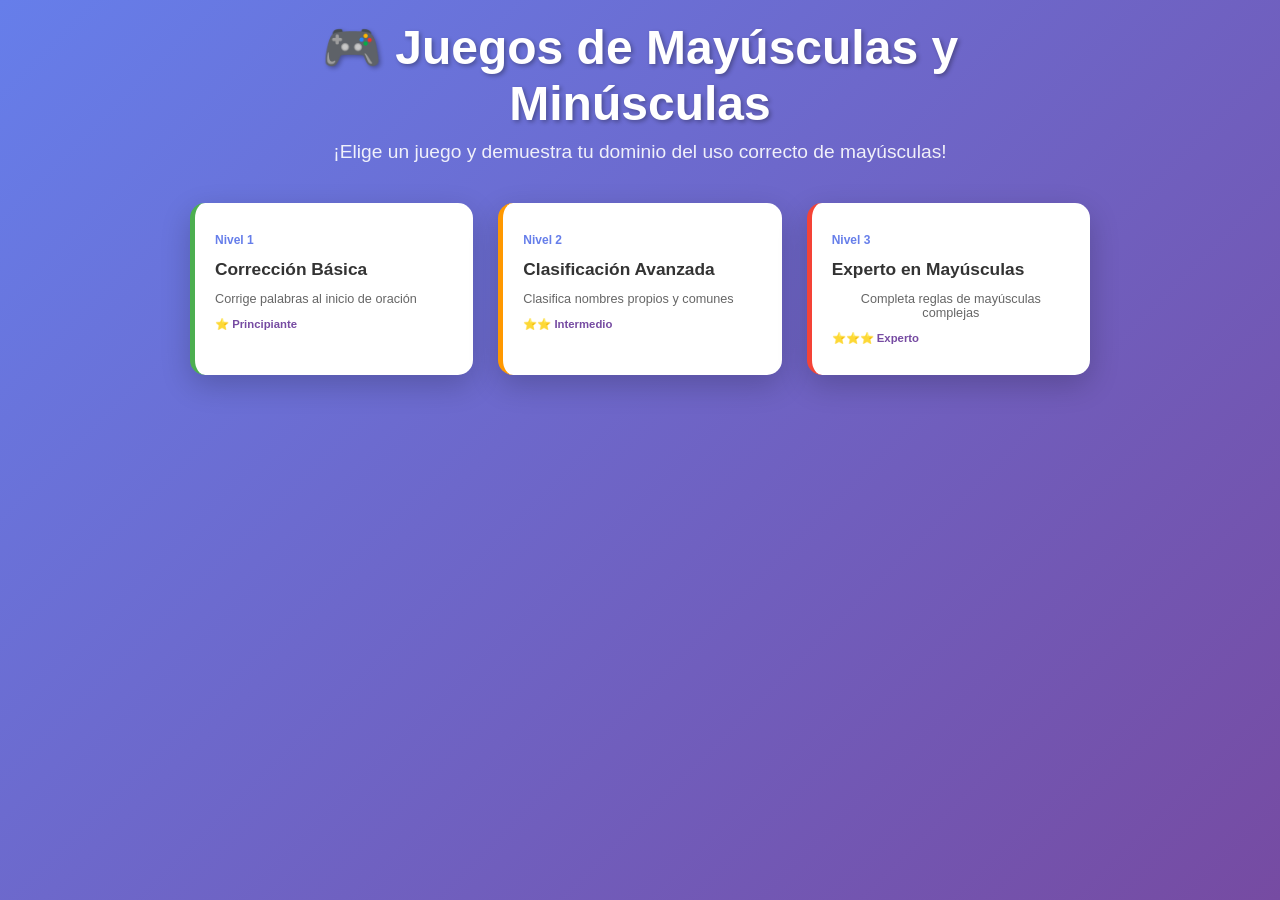
==== docs/index.html @ df92e051 "Mover archivos principales a la carpeta docs para GitHub Pages" ====
<!DOCTYPE html>
<html lang="es">
<head>
    <meta charset="UTF-8">
    <meta name="viewport" content="width=device-width, initial-scale=1.0">
    <title>Juegos de Mayúsculas y Minúsculas</title>
    <link rel="stylesheet" href="styles.css">
</head>
<body>
    <div class="container">
        <header>
            <h1>🎮 Juegos de Mayúsculas y Minúsculas</h1>
            <p>¡Elige un juego y demuestra tu dominio del uso correcto de mayúsculas!</p>
        </header>

        <div class="menu-principal" id="menuPrincipal">
            <div class="opciones-juego">
                <button class="boton-juego nivel-1" onclick="iniciarJuego(1)">
                    <span class="nivel">Nivel 1</span>
                    <span class="titulo">Corrección Básica</span>
                    <span class="descripcion">Corrige palabras al inicio de oración</span>
                    <span class="dificultad">⭐ Principiante</span>
                </button>

                <button class="boton-juego nivel-2" onclick="iniciarJuego(2)">
                    <span class="nivel">Nivel 2</span>
                    <span class="titulo">Clasificación Avanzada</span>
                    <span class="descripcion">Clasifica nombres propios y comunes</span>
                    <span class="dificultad">⭐⭐ Intermedio</span>
                </button>

                <button class="boton-juego nivel-3" onclick="iniciarJuego(3)">
                    <span class="nivel">Nivel 3</span>
                    <span class="titulo">Experto en Mayúsculas</span>
                    <span class="descripcion">Completa reglas de mayúsculas complejas</span>
                    <span class="dificultad">⭐⭐⭐ Experto</span>
                </button>
            </div>
        </div>

        <!-- JUEGO 1: CORRECCIÓN BÁSICA -->
        <div class="juego" id="juego1" style="display:none;">
            <div class="encabezado-juego">
                <h2>Nivel 1: Corrección Básica</h2>
                <div class="info-juego">
                    <span class="puntuacion">Puntuación: <strong id="puntos1">0</strong></span>
                    <span class="tiempo">Tiempo: <strong id="timer1">30</strong>s</span>
                    <span class="progreso"><strong id="progreso1">1</strong>/10</span>
                </div>
            </div>

            <div class="contenido-juego">
                <div class="pregunta">
                    <p id="pregunta1"></p>
                </div>

                <div class="opciones" id="opciones1"></div>

                <div class="barra-progreso">
                    <div class="barra-llena" id="barra1"></div>
                </div>
            </div>

            <button class="boton-salir" onclick="volverAlMenu()">← Volver al Menú</button>
        </div>

        <!-- JUEGO 2: CLASIFICACIÓN AVANZADA -->
        <div class="juego" id="juego2" style="display:none;">
            <div class="encabezado-juego">
                <h2>Nivel 2: Clasificación Avanzada</h2>
                <div class="info-juego">
                    <span class="puntuacion">Puntuación: <strong id="puntos2">0</strong></span>
                    <span class="tiempo">Tiempo: <strong id="timer2">40</strong>s</span>
                    <span class="progreso"><strong id="progreso2">1</strong>/10</span>
                </div>
            </div>

            <div class="contenido-juego">
                <div class="pregunta">
                    <p id="pregunta2"></p>
                </div>

                <div class="opciones" id="opciones2"></div>

                <div class="barra-progreso">
                    <div class="barra-llena" id="barra2"></div>
                </div>
            </div>

            <button class="boton-salir" onclick="volverAlMenu()">← Volver al Menú</button>
        </div>

        <!-- JUEGO 3: EXPERTO EN MAYÚSCULAS -->
        <div class="juego" id="juego3" style="display:none;">
            <div class="encabezado-juego">
                <h2>Nivel 3: Experto en Mayúsculas</h2>
                <div class="info-juego">
                    <span class="puntuacion">Puntuación: <strong id="puntos3">0</strong></span>
                    <span class="tiempo">Tiempo: <strong id="timer3">50</strong>s</span>
                    <span class="progreso"><strong id="progreso3">1</strong>/10</span>
                </div>
            </div>

            <div class="contenido-juego">
                <div class="pregunta">
                    <p id="pregunta3"></p>
                </div>

                <div class="opciones" id="opciones3"></div>

                <div class="barra-progreso">
                    <div class="barra-llena" id="barra3"></div>
                </div>
            </div>

            <button class="boton-salir" onclick="volverAlMenu()">← Volver al Menú</button>
        </div>

        <!-- PANTALLA DE RESULTADOS -->
        <div class="pantalla-resultados" id="pantallResultados" style="display:none;">
            <div class="tarjeta-resultados">
                <h2>¡Juego Terminado!</h2>
                <div class="resultado-final">
                    <p class="puntuacion-final">Puntuación Final: <span id="puntuacionFinal">0</span></p>
                    <p class="tiempo-restante">Tiempo utilizado: <span id="tiempoUtilizado">0</span>s</p>
                    <p class="respuestas-correctas">Respuestas correctas: <span id="respuestasCorrectas">0</span>/10</p>
                </div>

                <div class="botones-resultado">
                    <button class="boton-reintentar" onclick="reiniciarJuegoActual()">Reintentar este Nivel</button>
                    <button class="boton-menu" onclick="volverAlMenu()">Volver al Menú</button>
                </div>
            </div>
        </div>
    </div>

    <script src="script.js"></script>
</body>
</html>
---- docs/styles.css ----
* {
    margin: 0;
    padding: 0;
    box-sizing: border-box;
}

body {
    font-family: 'Segoe UI', Tahoma, Geneva, Verdana, sans-serif;
    background: linear-gradient(135deg, #667eea 0%, #764ba2 100%);
    min-height: 100vh;
    padding: 20px;
}

.container {
    max-width: 900px;
    margin: 0 auto;
}

header {
    text-align: center;
    color: white;
    margin-bottom: 40px;
    animation: fadeIn 0.6s ease-in;
}

header h1 {
    font-size: 3em;
    margin-bottom: 10px;
    text-shadow: 2px 2px 4px rgba(0, 0, 0, 0.3);
}

header p {
    font-size: 1.2em;
    opacity: 0.9;
}

/* MENÚ PRINCIPAL */
.menu-principal {
    display: flex;
    justify-content: center;
    animation: slideUp 0.8s ease-out;
}

.opciones-juego {
    display: grid;
    grid-template-columns: repeat(auto-fit, minmax(250px, 1fr));
    gap: 25px;
    width: 100%;
}

.boton-juego {
    background: white;
    border: none;
    border-radius: 15px;
    padding: 30px 20px;
    cursor: pointer;
    transition: all 0.3s ease;
    box-shadow: 0 10px 30px rgba(0, 0, 0, 0.2);
    display: flex;
    flex-direction: column;
    gap: 12px;
    text-align: center;
}

.boton-juego:hover {
    transform: translateY(-5px);
    box-shadow: 0 15px 40px rgba(0, 0, 0, 0.3);
}

.boton-juego .nivel {
    font-weight: bold;
    font-size: 0.9em;
    color: #667eea;
}

.boton-juego .titulo {
    font-size: 1.3em;
    font-weight: bold;
    color: #333;
}

.boton-juego .descripcion {
    font-size: 0.95em;
    color: #666;
}

.boton-juego .dificultad {
    font-size: 0.85em;
    color: #764ba2;
    font-weight: 600;
}

.nivel-1 {
    border-left: 5px solid #4CAF50;
}

.nivel-2 {
    border-left: 5px solid #FF9800;
}

.nivel-3 {
    border-left: 5px solid #F44336;
}

/* ESTILOS DE JUEGO */
.juego {
    background: white;
    border-radius: 15px;
    padding: 30px;
    box-shadow: 0 10px 40px rgba(0, 0, 0, 0.2);
    animation: slideUp 0.6s ease-out;
}

.encabezado-juego {
    margin-bottom: 30px;
}

.encabezado-juego h2 {
    color: #333;
    margin-bottom: 15px;
    font-size: 1.8em;
}

.info-juego {
    display: flex;
    justify-content: space-around;
    gap: 20px;
    flex-wrap: wrap;
}

.info-juego span {
    background: #f5f5f5;
    padding: 12px 20px;
    border-radius: 8px;
    font-weight: 600;
    color: #333;
}

.info-juego strong {
    color: #667eea;
    font-size: 1.2em;
}

/* CONTENIDO DEL JUEGO */
.contenido-juego {
    margin-bottom: 30px;
}

.pregunta {
    background: linear-gradient(135deg, #667eea 0%, #764ba2 100%);
    color: white;
    padding: 25px;
    border-radius: 10px;
    margin-bottom: 25px;
    font-size: 1.3em;
    text-align: center;
    line-height: 1.6;
}

.opciones {
    display: grid;
    grid-template-columns: 1fr;
    gap: 12px;
}

.opcion {
    background: #f9f9f9;
    border: 2px solid #e0e0e0;
    padding: 15px 20px;
    border-radius: 8px;
    cursor: pointer;
    transition: all 0.2s ease;
    text-align: left;
    font-size: 1.1em;
}

.opcion:hover {
    border-color: #667eea;
    background: #f0f4ff;
    transform: translateX(5px);
}

.opcion.correcta {
    background: #d4edda;
    border-color: #28a745;
    color: #155724;
}

.opcion.incorrecta {
    background: #f8d7da;
    border-color: #f44336;
    color: #721c24;
}

.opcion.deshabilitada {
    cursor: not-allowed;
    opacity: 0.6;
}

/* BARRA DE PROGRESO */
.barra-progreso {
    background: #e0e0e0;
    height: 8px;
    border-radius: 4px;
    overflow: hidden;
    margin-top: 20px;
}

.barra-llena {
    height: 100%;
    background: linear-gradient(90deg, #4CAF50, #8BC34A);
    transition: width 0.3s ease;
}

/* BOTONES */
.boton-salir {
    background: #666;
    color: white;
    border: none;
    padding: 12px 25px;
    border-radius: 8px;
    cursor: pointer;
    font-size: 1em;
    margin-top: 20px;
    transition: all 0.2s ease;
}

.boton-salir:hover {
    background: #444;
}

/* PANTALLA DE RESULTADOS */
.pantalla-resultados {
    display: flex;
    justify-content: center;
    align-items: center;
    min-height: 100vh;
    position: fixed;
    top: 0;
    left: 0;
    right: 0;
    background: rgba(0, 0, 0, 0.5);
    z-index: 1000;
}

.tarjeta-resultados {
    background: white;
    border-radius: 15px;
    padding: 40px;
    text-align: center;
    max-width: 500px;
    box-shadow: 0 20px 60px rgba(0, 0, 0, 0.3);
    animation: popIn 0.5s ease-out;
}

.tarjeta-resultados h2 {
    color: #333;
    font-size: 2em;
    margin-bottom: 30px;
}

.resultado-final {
    background: #f5f5f5;
    padding: 25px;
    border-radius: 10px;
    margin-bottom: 30px;
}

.resultado-final p {
    font-size: 1.2em;
    margin: 12px 0;
    color: #333;
}

.resultado-final span {
    color: #667eea;
    font-weight: bold;
    font-size: 1.3em;
}

.botones-resultado {
    display: flex;
    gap: 15px;
    justify-content: center;
    flex-wrap: wrap;
}

.boton-reintentar, .boton-menu {
    padding: 12px 25px;
    border: none;
    border-radius: 8px;
    cursor: pointer;
    font-size: 1em;
    font-weight: 600;
    transition: all 0.2s ease;
}

.boton-reintentar {
    background: #667eea;
    color: white;
}

.boton-reintentar:hover {
    background: #5568d3;
}

.boton-menu {
    background: #666;
    color: white;
}

.boton-menu:hover {
    background: #444;
}

/* ANIMACIONES */
@keyframes fadeIn {
    from {
        opacity: 0;
    }
    to {
        opacity: 1;
    }
}

@keyframes slideUp {
    from {
        opacity: 0;
        transform: translateY(30px);
    }
    to {
        opacity: 1;
        transform: translateY(0);
    }
}

@keyframes popIn {
    from {
        opacity: 0;
        transform: scale(0.8);
    }
    to {
        opacity: 1;
        transform: scale(1);
    }
}

/* RESPONSIVE */
@media (max-width: 768px) {
    header h1 {
        font-size: 2em;
    }

    .opciones-juego {
        grid-template-columns: 1fr;
    }

    .juego {
        padding: 20px;
    }

    .pregunta {
        font-size: 1.1em;
        padding: 20px;
    }

    .info-juego {
        flex-direction: column;
        gap: 10px;
    }
}
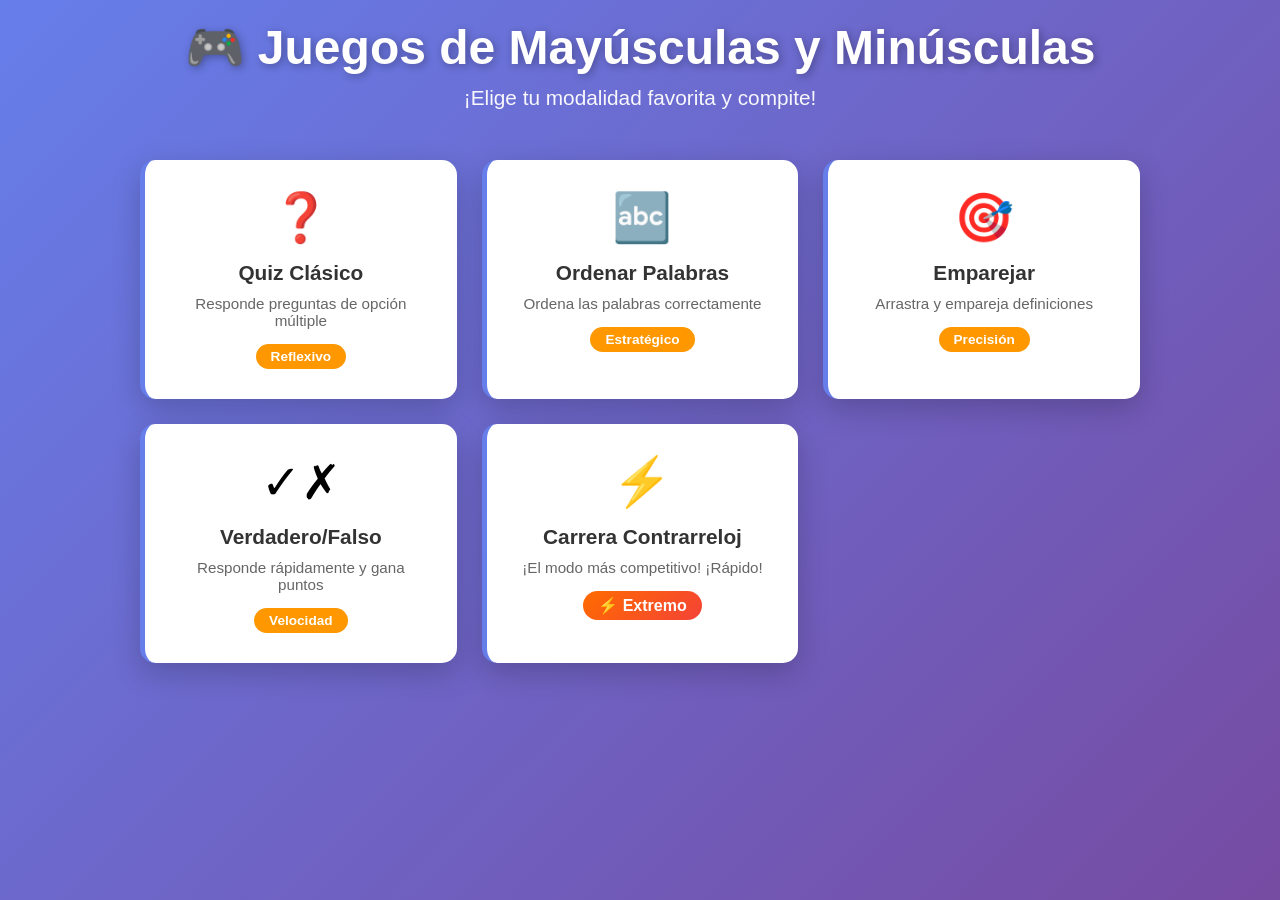
==== commit b8e345ad: "Reemplazar archivos con versión mejorada de 5 modalidades de juego competitivas" ====
--- a/docs/index.html
+++ b/docs/index.html
@@ -3,132 +3,174 @@
 <head>
     <meta charset="UTF-8">
     <meta name="viewport" content="width=device-width, initial-scale=1.0">
-    <title>Juegos de Mayúsculas y Minúsculas</title>
+    <title>Juegos Educativos - Mayúsculas y Minúsculas</title>
     <link rel="stylesheet" href="styles.css">
 </head>
 <body>
     <div class="container">
-        <header>
-            <h1>🎮 Juegos de Mayúsculas y Minúsculas</h1>
-            <p>¡Elige un juego y demuestra tu dominio del uso correcto de mayúsculas!</p>
-        </header>
+        <!-- MENÚ PRINCIPAL -->
+        <div class="pantalla" id="menuPrincipal">
+            <header>
+                <h1>🎮 Juegos de Mayúsculas y Minúsculas</h1>
+                <p>¡Elige tu modalidad favorita y compite!</p>
+            </header>
 
-        <div class="menu-principal" id="menuPrincipal">
-            <div class="opciones-juego">
-                <button class="boton-juego nivel-1" onclick="iniciarJuego(1)">
-                    <span class="nivel">Nivel 1</span>
-                    <span class="titulo">Corrección Básica</span>
-                    <span class="descripcion">Corrige palabras al inicio de oración</span>
-                    <span class="dificultad">⭐ Principiante</span>
-                </button>
+            <div class="grid-modalidades">
+                <div class="tarjeta-modalidad" onclick="seleccionarModalidad('quiz')">
+                    <div class="icono">❓</div>
+                    <h3>Quiz Clásico</h3>
+                    <p>Responde preguntas de opción múltiple</p>
+                    <span class="badge">Reflexivo</span>
+                </div>
 
-                <button class="boton-juego nivel-2" onclick="iniciarJuego(2)">
-                    <span class="nivel">Nivel 2</span>
-                    <span class="titulo">Clasificación Avanzada</span>
-                    <span class="descripcion">Clasifica nombres propios y comunes</span>
-                    <span class="dificultad">⭐⭐ Intermedio</span>
-                </button>
+                <div class="tarjeta-modalidad" onclick="seleccionarModalidad('ordenar')">
+                    <div class="icono">🔤</div>
+                    <h3>Ordenar Palabras</h3>
+                    <p>Ordena las palabras correctamente</p>
+                    <span class="badge">Estratégico</span>
+                </div>
 
-                <button class="boton-juego nivel-3" onclick="iniciarJuego(3)">
-                    <span class="nivel">Nivel 3</span>
-                    <span class="titulo">Experto en Mayúsculas</span>
-                    <span class="descripcion">Completa reglas de mayúsculas complejas</span>
-                    <span class="dificultad">⭐⭐⭐ Experto</span>
-                </button>
+                <div class="tarjeta-modalidad" onclick="seleccionarModalidad('emparejar')">
+                    <div class="icono">🎯</div>
+                    <h3>Emparejar</h3>
+                    <p>Arrastra y empareja definiciones</p>
+                    <span class="badge">Precisión</span>
+                </div>
+
+                <div class="tarjeta-modalidad" onclick="seleccionarModalidad('verdaderofalso')">
+                    <div class="icono">✓✗</div>
+                    <h3>Verdadero/Falso</h3>
+                    <p>Responde rápidamente y gana puntos</p>
+                    <span class="badge">Velocidad</span>
+                </div>
+
+                <div class="tarjeta-modalidad" onclick="seleccionarModalidad('arcade')">
+                    <div class="icono">⚡</div>
+                    <h3>Carrera Contrarreloj</h3>
+                    <p>¡El modo más competitivo! ¡Rápido!</p>
+                    <span class="badge extremo">⚡ Extremo</span>
+                </div>
             </div>
         </div>
 
-        <!-- JUEGO 1: CORRECCIÓN BÁSICA -->
-        <div class="juego" id="juego1" style="display:none;">
+        <!-- JUEGO: QUIZ -->
+        <div class="pantalla" id="juegoQuiz" style="display:none;">
             <div class="encabezado-juego">
-                <h2>Nivel 1: Corrección Básica</h2>
+                <button class="btn-volver" onclick="volverAlMenu()">← Volver</button>
+                <h2>Quiz Clásico</h2>
                 <div class="info-juego">
-                    <span class="puntuacion">Puntuación: <strong id="puntos1">0</strong></span>
-                    <span class="tiempo">Tiempo: <strong id="timer1">30</strong>s</span>
-                    <span class="progreso"><strong id="progreso1">1</strong>/10</span>
+                    <span>Puntuación: <strong id="puntosQuiz">0</strong></span>
+                    <span>Tiempo: <strong id="timerQuiz">45</strong>s</span>
+                    <span><strong id="progresoQuiz">1</strong>/10</span>
                 </div>
             </div>
-
             <div class="contenido-juego">
-                <div class="pregunta">
-                    <p id="pregunta1"></p>
-                </div>
-
-                <div class="opciones" id="opciones1"></div>
-
+                <div class="pregunta" id="preguntaQuiz"></div>
+                <div class="opciones" id="opcionesQuiz"></div>
                 <div class="barra-progreso">
-                    <div class="barra-llena" id="barra1"></div>
+                    <div class="barra" id="barraQuiz"></div>
                 </div>
             </div>
-
-            <button class="boton-salir" onclick="volverAlMenu()">← Volver al Menú</button>
         </div>
 
-        <!-- JUEGO 2: CLASIFICACIÓN AVANZADA -->
-        <div class="juego" id="juego2" style="display:none;">
+        <!-- JUEGO: ORDENAR -->
+        <div class="pantalla" id="juegoOrdenar" style="display:none;">
             <div class="encabezado-juego">
-                <h2>Nivel 2: Clasificación Avanzada</h2>
+                <button class="btn-volver" onclick="volverAlMenu()">← Volver</button>
+                <h2>Ordenar Palabras</h2>
                 <div class="info-juego">
-                    <span class="puntuacion">Puntuación: <strong id="puntos2">0</strong></span>
-                    <span class="tiempo">Tiempo: <strong id="timer2">40</strong>s</span>
-                    <span class="progreso"><strong id="progreso2">1</strong>/10</span>
+                    <span>Puntuación: <strong id="puntosOrdenar">0</strong></span>
+                    <span>Tiempo: <strong id="timerOrdenar">60</strong>s</span>
+                    <span><strong id="progresoOrdenar">1</strong>/8</span>
                 </div>
             </div>
-
             <div class="contenido-juego">
-                <div class="pregunta">
-                    <p id="pregunta2"></p>
+                <div class="pregunta" id="preguntaOrdenar"></div>
+                <div class="instruccion">Arrastra las palabras en el orden correcto</div>
+                <div class="contenedor-ordenar">
+                    <div class="zona-palabras" id="zonaPalabras"></div>
+                    <div class="zona-respuesta" id="zonaRespuesta"></div>
                 </div>
-
-                <div class="opciones" id="opciones2"></div>
-
                 <div class="barra-progreso">
-                    <div class="barra-llena" id="barra2"></div>
+                    <div class="barra" id="barraOrdenar"></div>
                 </div>
             </div>
-
-            <button class="boton-salir" onclick="volverAlMenu()">← Volver al Menú</button>
         </div>
 
-        <!-- JUEGO 3: EXPERTO EN MAYÚSCULAS -->
-        <div class="juego" id="juego3" style="display:none;">
+        <!-- JUEGO: EMPAREJAR -->
+        <div class="pantalla" id="juegoEmparejar" style="display:none;">
             <div class="encabezado-juego">
-                <h2>Nivel 3: Experto en Mayúsculas</h2>
+                <button class="btn-volver" onclick="volverAlMenu()">← Volver</button>
+                <h2>Emparejar</h2>
                 <div class="info-juego">
-                    <span class="puntuacion">Puntuación: <strong id="puntos3">0</strong></span>
-                    <span class="tiempo">Tiempo: <strong id="timer3">50</strong>s</span>
-                    <span class="progreso"><strong id="progreso3">1</strong>/10</span>
+                    <span>Puntuación: <strong id="puntosEmparejar">0</strong></span>
+                    <span>Tiempo: <strong id="timerEmparejar">70</strong>s</span>
+                    <span><strong id="progresoEmparejar">1</strong>/7</span>
                 </div>
             </div>
-
             <div class="contenido-juego">
-                <div class="pregunta">
-                    <p id="pregunta3"></p>
-                </div>
-
-                <div class="opciones" id="opciones3"></div>
-
+                <div class="instruccion">Arrastra cada elemento de la izquierda a su pareja en la derecha</div>
+                <div class="contenedor-emparejar" id="contenedorEmparejar"></div>
                 <div class="barra-progreso">
-                    <div class="barra-llena" id="barra3"></div>
+                    <div class="barra" id="barraEmparejar"></div>
                 </div>
             </div>
+        </div>
 
-            <button class="boton-salir" onclick="volverAlMenu()">← Volver al Menú</button>
+        <!-- JUEGO: VERDADERO/FALSO -->
+        <div class="pantalla" id="juegoVF" style="display:none;">
+            <div class="encabezado-juego">
+                <button class="btn-volver" onclick="volverAlMenu()">← Volver</button>
+                <h2>Verdadero/Falso</h2>
+                <div class="info-juego">
+                    <span>Puntuación: <strong id="puntosVF">0</strong></span>
+                    <span>Tiempo: <strong id="timerVF">30</strong>s</span>
+                    <span><strong id="progresoVF">1</strong>/10</span>
+                </div>
+            </div>
+            <div class="contenido-juego">
+                <div class="pregunta" id="preguntaVF"></div>
+                <div class="botones-vf">
+                    <button class="btn-vf verdadero" onclick="responderVF(true)">✓ VERDADERO</button>
+                    <button class="btn-vf falso" onclick="responderVF(false)">✗ FALSO</button>
+                </div>
+                <div class="barra-progreso">
+                    <div class="barra" id="barraVF"></div>
+                </div>
+            </div>
+        </div>
+
+        <!-- JUEGO: ARCADE -->
+        <div class="pantalla" id="juegoArcade" style="display:none;">
+            <div class="encabezado-juego arcade-header">
+                <button class="btn-volver" onclick="volverAlMenu()">← Volver</button>
+                <h2>⚡ CARRERA CONTRARRELOJ ⚡</h2>
+                <div class="info-juego">
+                    <span class="puntos-arcade">🔥 <strong id="puntosArcade">0</strong> 🔥</span>
+                    <span class="tiempo-arcade">⏱️ <strong id="timerArcade">20</strong>s</span>
+                </div>
+            </div>
+            <div class="contenido-juego arcade-content">
+                <div class="pregunta-arcade" id="preguntaArcade"></div>
+                <div class="opciones-arcade" id="opcionesArcade"></div>
+            </div>
         </div>
 
         <!-- PANTALLA DE RESULTADOS -->
-        <div class="pantalla-resultados" id="pantallResultados" style="display:none;">
-            <div class="tarjeta-resultados">
-                <h2>¡Juego Terminado!</h2>
-                <div class="resultado-final">
-                    <p class="puntuacion-final">Puntuación Final: <span id="puntuacionFinal">0</span></p>
-                    <p class="tiempo-restante">Tiempo utilizado: <span id="tiempoUtilizado">0</span>s</p>
-                    <p class="respuestas-correctas">Respuestas correctas: <span id="respuestasCorrectas">0</span>/10</p>
+        <div class="pantalla" id="pantallResultados" style="display:none;">
+            <div class="modal-resultados">
+                <h2>🎉 ¡JUEGO TERMINADO! 🎉</h2>
+                <div class="resultado-detalle">
+                    <p class="puntuacion-grande" id="puntuacionFinal">0</p>
+                    <p id="mensajeFinal"></p>
+                    <div class="detalles">
+                        <span>Respuestas correctas: <strong id="respuestasCorrectas">0</strong></span>
+                        <span>Tiempo: <strong id="tiempoFinal">0</strong>s</span>
+                    </div>
                 </div>
-
                 <div class="botones-resultado">
-                    <button class="boton-reintentar" onclick="reiniciarJuegoActual()">Reintentar este Nivel</button>
-                    <button class="boton-menu" onclick="volverAlMenu()">Volver al Menú</button>
+                    <button class="btn btn-reintentar" onclick="reiniciarJuegoActual()">🔄 Reintentar</button>
+                    <button class="btn btn-menu" onclick="volverAlMenu()">🏠 Menú Principal</button>
                 </div>
             </div>
         </div>
--- a/docs/styles.css
+++ b/docs/styles.css
@@ -2,6 +2,14 @@
     margin: 0;
     padding: 0;
     box-sizing: border-box;
+}
+
+:root {
+    --color-primary: #667eea;
+    --color-secondary: #764ba2;
+    --color-success: #4CAF50;
+    --color-error: #F44336;
+    --color-warning: #FF9800;
 }
 
 body {
@@ -12,155 +20,172 @@
 }
 
 .container {
-    max-width: 900px;
+    max-width: 1000px;
     margin: 0 auto;
 }
 
+.pantalla {
+    animation: fadeIn 0.5s ease-out;
+}
+
+/* MENÚ PRINCIPAL */
 header {
     text-align: center;
     color: white;
-    margin-bottom: 40px;
-    animation: fadeIn 0.6s ease-in;
+    margin-bottom: 50px;
 }
 
 header h1 {
     font-size: 3em;
     margin-bottom: 10px;
-    text-shadow: 2px 2px 4px rgba(0, 0, 0, 0.3);
+    text-shadow: 2px 2px 8px rgba(0, 0, 0, 0.3);
 }
 
 header p {
-    font-size: 1.2em;
-    opacity: 0.9;
-}
-
-/* MENÚ PRINCIPAL */
-.menu-principal {
-    display: flex;
-    justify-content: center;
-    animation: slideUp 0.8s ease-out;
-}
-
-.opciones-juego {
+    font-size: 1.3em;
+    opacity: 0.95;
+}
+
+.grid-modalidades {
     display: grid;
-    grid-template-columns: repeat(auto-fit, minmax(250px, 1fr));
+    grid-template-columns: repeat(auto-fit, minmax(280px, 1fr));
     gap: 25px;
-    width: 100%;
-}
-
-.boton-juego {
+}
+
+.tarjeta-modalidad {
     background: white;
-    border: none;
     border-radius: 15px;
-    padding: 30px 20px;
+    padding: 30px;
+    text-align: center;
     cursor: pointer;
     transition: all 0.3s ease;
     box-shadow: 0 10px 30px rgba(0, 0, 0, 0.2);
+    border-left: 5px solid var(--color-primary);
+}
+
+.tarjeta-modalidad:hover {
+    transform: translateY(-8px);
+    box-shadow: 0 15px 50px rgba(0, 0, 0, 0.3);
+}
+
+.tarjeta-modalidad .icono {
+    font-size: 3em;
+    margin-bottom: 15px;
+}
+
+.tarjeta-modalidad h3 {
+    color: #333;
+    margin-bottom: 10px;
+    font-size: 1.3em;
+}
+
+.tarjeta-modalidad p {
+    color: #666;
+    margin-bottom: 15px;
+    font-size: 0.95em;
+}
+
+.badge {
+    display: inline-block;
+    background: var(--color-warning);
+    color: white;
+    padding: 5px 15px;
+    border-radius: 20px;
+    font-size: 0.85em;
+    font-weight: 600;
+}
+
+.badge.extremo {
+    background: linear-gradient(135deg, #FF6B00, #F44336);
+    font-size: 1em;
+}
+
+/* ESTILOS COMUNES DE JUEGO */
+.encabezado-juego {
+    background: white;
+    padding: 20px;
+    border-radius: 15px 15px 0 0;
+    margin-bottom: 0;
     display: flex;
-    flex-direction: column;
-    gap: 12px;
-    text-align: center;
-}
-
-.boton-juego:hover {
-    transform: translateY(-5px);
-    box-shadow: 0 15px 40px rgba(0, 0, 0, 0.3);
-}
-
-.boton-juego .nivel {
-    font-weight: bold;
-    font-size: 0.9em;
-    color: #667eea;
-}
-
-.boton-juego .titulo {
-    font-size: 1.3em;
-    font-weight: bold;
-    color: #333;
-}
-
-.boton-juego .descripcion {
-    font-size: 0.95em;
-    color: #666;
-}
-
-.boton-juego .dificultad {
-    font-size: 0.85em;
-    color: #764ba2;
-    font-weight: 600;
-}
-
-.nivel-1 {
-    border-left: 5px solid #4CAF50;
-}
-
-.nivel-2 {
-    border-left: 5px solid #FF9800;
-}
-
-.nivel-3 {
-    border-left: 5px solid #F44336;
-}
-
-/* ESTILOS DE JUEGO */
-.juego {
-    background: white;
-    border-radius: 15px;
-    padding: 30px;
-    box-shadow: 0 10px 40px rgba(0, 0, 0, 0.2);
-    animation: slideUp 0.6s ease-out;
-}
-
-.encabezado-juego {
-    margin-bottom: 30px;
+    align-items: center;
+    justify-content: space-between;
+    flex-wrap: wrap;
+    gap: 20px;
+    box-shadow: 0 5px 15px rgba(0, 0, 0, 0.1);
 }
 
 .encabezado-juego h2 {
     color: #333;
-    margin-bottom: 15px;
-    font-size: 1.8em;
+    flex: 1;
+    text-align: center;
+}
+
+.btn-volver {
+    background: #999;
+    color: white;
+    border: none;
+    padding: 10px 20px;
+    border-radius: 8px;
+    cursor: pointer;
+    font-size: 0.95em;
+    transition: all 0.2s;
+}
+
+.btn-volver:hover {
+    background: #666;
 }
 
 .info-juego {
     display: flex;
-    justify-content: space-around;
     gap: 20px;
+    justify-content: center;
     flex-wrap: wrap;
 }
 
 .info-juego span {
-    background: #f5f5f5;
-    padding: 12px 20px;
+    background: #f0f0f0;
+    padding: 10px 20px;
     border-radius: 8px;
     font-weight: 600;
     color: #333;
 }
 
 .info-juego strong {
-    color: #667eea;
+    color: var(--color-primary);
     font-size: 1.2em;
 }
 
-/* CONTENIDO DEL JUEGO */
 .contenido-juego {
+    background: white;
+    padding: 40px;
+    border-radius: 0 0 15px 15px;
+    box-shadow: 0 5px 15px rgba(0, 0, 0, 0.1);
+}
+
+.pregunta {
+    background: linear-gradient(135deg, var(--color-primary), var(--color-secondary));
+    color: white;
+    padding: 30px;
+    border-radius: 12px;
     margin-bottom: 30px;
-}
-
-.pregunta {
-    background: linear-gradient(135deg, #667eea 0%, #764ba2 100%);
-    color: white;
-    padding: 25px;
-    border-radius: 10px;
-    margin-bottom: 25px;
     font-size: 1.3em;
     text-align: center;
     line-height: 1.6;
 }
 
+.instruccion {
+    text-align: center;
+    color: #666;
+    font-size: 1.1em;
+    margin-bottom: 20px;
+    font-weight: 600;
+}
+
+/* OPCIONES */
 .opciones {
     display: grid;
     grid-template-columns: 1fr;
-    gap: 12px;
+    gap: 15px;
 }
 
 .opcion {
@@ -174,21 +199,21 @@
     font-size: 1.1em;
 }
 
-.opcion:hover {
-    border-color: #667eea;
+.opcion:hover:not(.deshabilitada) {
+    border-color: var(--color-primary);
     background: #f0f4ff;
     transform: translateX(5px);
 }
 
 .opcion.correcta {
     background: #d4edda;
-    border-color: #28a745;
+    border-color: var(--color-success);
     color: #155724;
 }
 
 .opcion.incorrecta {
     background: #f8d7da;
-    border-color: #f44336;
+    border-color: var(--color-error);
     color: #721c24;
 }
 
@@ -203,78 +228,272 @@
     height: 8px;
     border-radius: 4px;
     overflow: hidden;
-    margin-top: 20px;
-}
-
-.barra-llena {
+    margin-top: 30px;
+}
+
+.barra {
     height: 100%;
-    background: linear-gradient(90deg, #4CAF50, #8BC34A);
+    background: linear-gradient(90deg, var(--color-success), #8BC34A);
     transition: width 0.3s ease;
-}
-
-/* BOTONES */
-.boton-salir {
-    background: #666;
-    color: white;
+    width: 0%;
+}
+
+/* MODO ORDENAR */
+.contenedor-ordenar {
+    display: grid;
+    grid-template-columns: 1fr 1fr;
+    gap: 20px;
+    margin: 30px 0;
+}
+
+.zona-palabras, .zona-respuesta {
+    border: 2px dashed #ccc;
+    border-radius: 10px;
+    padding: 20px;
+    min-height: 200px;
+}
+
+.zona-palabras {
+    background: #f5f5f5;
+}
+
+.zona-respuesta {
+    background: #e8f5e9;
+}
+
+.palabra {
+    background: var(--color-primary);
+    color: white;
+    padding: 10px 15px;
+    border-radius: 8px;
+    margin: 8px 0;
+    cursor: move;
+    user-select: none;
+    transition: all 0.2s;
+    display: inline-block;
+}
+
+.palabra:hover {
+    transform: scale(1.05);
+    box-shadow: 0 5px 15px rgba(0, 0, 0, 0.2);
+}
+
+.palabra-zona {
+    background: var(--color-success);
+    cursor: grab;
+}
+
+.palabra-zona:active {
+    cursor: grabbing;
+}
+
+/* MODO EMPAREJAR */
+.contenedor-emparejar {
+    display: grid;
+    grid-template-columns: 1fr 1fr;
+    gap: 30px;
+    margin: 30px 0;
+}
+
+.columna-emparejar {
+    display: flex;
+    flex-direction: column;
+    gap: 15px;
+}
+
+.item-emparejar {
+    background: #f9f9f9;
+    border: 2px solid #e0e0e0;
+    padding: 15px 20px;
+    border-radius: 8px;
+    cursor: grab;
+    transition: all 0.2s;
+    user-select: none;
+}
+
+.item-emparejar:hover {
+    border-color: var(--color-primary);
+    transform: translateX(5px);
+}
+
+.item-emparejar.arrastrado {
+    opacity: 0.5;
+}
+
+.item-emparejar.emparejado {
+    background: #d4edda;
+    border-color: var(--color-success);
+    cursor: default;
+}
+
+/* MODO VERDADERO/FALSO */
+.botones-vf {
+    display: grid;
+    grid-template-columns: 1fr 1fr;
+    gap: 20px;
+    margin: 40px 0;
+}
+
+.btn-vf {
+    padding: 25px;
+    font-size: 1.3em;
+    font-weight: 700;
     border: none;
-    padding: 12px 25px;
-    border-radius: 8px;
+    border-radius: 10px;
     cursor: pointer;
-    font-size: 1em;
-    margin-top: 20px;
     transition: all 0.2s ease;
-}
-
-.boton-salir:hover {
-    background: #444;
-}
-
-/* PANTALLA DE RESULTADOS */
-.pantalla-resultados {
-    display: flex;
-    justify-content: center;
-    align-items: center;
-    min-height: 100vh;
-    position: fixed;
-    top: 0;
-    left: 0;
-    right: 0;
-    background: rgba(0, 0, 0, 0.5);
-    z-index: 1000;
-}
-
-.tarjeta-resultados {
+    text-transform: uppercase;
+}
+
+.btn-vf.verdadero {
+    background: var(--color-success);
+    color: white;
+}
+
+.btn-vf.verdadero:hover:not(:disabled) {
+    transform: scale(1.05);
+    box-shadow: 0 10px 25px rgba(76, 175, 80, 0.4);
+}
+
+.btn-vf.falso {
+    background: var(--color-error);
+    color: white;
+}
+
+.btn-vf.falso:hover:not(:disabled) {
+    transform: scale(1.05);
+    box-shadow: 0 10px 25px rgba(244, 67, 54, 0.4);
+}
+
+.btn-vf:disabled {
+    cursor: not-allowed;
+    opacity: 0.7;
+}
+
+/* MODO ARCADE */
+.arcade-header {
+    background: linear-gradient(135deg, #FF6B00, #F44336);
+    color: white;
+}
+
+.arcade-header h2 {
+    color: white;
+    font-size: 1.8em;
+    text-shadow: 2px 2px 4px rgba(0, 0, 0, 0.3);
+}
+
+.puntos-arcade {
+    background: rgba(255, 255, 255, 0.2) !important;
+    color: white !important;
+    font-size: 1.2em;
+}
+
+.tiempo-arcade {
+    background: rgba(255, 255, 255, 0.2) !important;
+    color: white !important;
+    font-size: 1.2em;
+}
+
+.arcade-content {
+    background: linear-gradient(135deg, #fff5f0, #ffe0d6);
+}
+
+.pregunta-arcade {
+    background: linear-gradient(135deg, #FF6B00, #F44336);
+    font-size: 1.5em !important;
+    padding: 40px !important;
+}
+
+.opciones-arcade {
+    display: grid;
+    grid-template-columns: repeat(2, 1fr);
+    gap: 15px;
+    margin: 30px 0;
+}
+
+.opcion-arcade {
+    background: white;
+    border: 3px solid #FF9800;
+    padding: 20px;
+    border-radius: 10px;
+    cursor: pointer;
+    transition: all 0.1s ease;
+    font-size: 1.1em;
+    font-weight: 600;
+    text-align: center;
+}
+
+.opcion-arcade:hover:not(.deshabilitada) {
+    transform: scale(1.08);
+    box-shadow: 0 8px 20px rgba(255, 107, 0, 0.3);
+}
+
+.opcion-arcade.correcta {
+    background: var(--color-success);
+    border-color: var(--color-success);
+    color: white;
+    animation: pulse 0.3s;
+}
+
+.opcion-arcade.incorrecta {
+    background: var(--color-error);
+    border-color: var(--color-error);
+    color: white;
+    animation: shake 0.3s;
+}
+
+/* RESULTADOS */
+.modal-resultados {
     background: white;
     border-radius: 15px;
-    padding: 40px;
+    padding: 50px 30px;
     text-align: center;
-    max-width: 500px;
+    max-width: 600px;
+    margin: 50px auto;
     box-shadow: 0 20px 60px rgba(0, 0, 0, 0.3);
     animation: popIn 0.5s ease-out;
 }
 
-.tarjeta-resultados h2 {
+.modal-resultados h2 {
     color: #333;
-    font-size: 2em;
+    font-size: 2.5em;
     margin-bottom: 30px;
 }
 
-.resultado-final {
+.puntuacion-grande {
+    font-size: 4em;
+    font-weight: bold;
+    background: linear-gradient(135deg, var(--color-primary), var(--color-secondary));
+    -webkit-background-clip: text;
+    -webkit-text-fill-color: transparent;
+    background-clip: text;
+    margin-bottom: 10px;
+}
+
+#mensajeFinal {
+    font-size: 1.3em;
+    color: #666;
+    margin-bottom: 30px;
+}
+
+.detalles {
     background: #f5f5f5;
-    padding: 25px;
+    padding: 20px;
     border-radius: 10px;
+    display: flex;
+    justify-content: space-around;
     margin-bottom: 30px;
-}
-
-.resultado-final p {
-    font-size: 1.2em;
-    margin: 12px 0;
+    flex-wrap: wrap;
+    gap: 15px;
+}
+
+.detalles span {
+    font-size: 1.1em;
     color: #333;
 }
 
-.resultado-final span {
-    color: #667eea;
-    font-weight: bold;
+.detalles strong {
+    color: var(--color-primary);
     font-size: 1.3em;
 }
 
@@ -285,8 +504,8 @@
     flex-wrap: wrap;
 }
 
-.boton-reintentar, .boton-menu {
-    padding: 12px 25px;
+.btn {
+    padding: 15px 30px;
     border: none;
     border-radius: 8px;
     cursor: pointer;
@@ -295,22 +514,24 @@
     transition: all 0.2s ease;
 }
 
-.boton-reintentar {
-    background: #667eea;
-    color: white;
-}
-
-.boton-reintentar:hover {
+.btn-reintentar {
+    background: var(--color-primary);
+    color: white;
+}
+
+.btn-reintentar:hover {
     background: #5568d3;
-}
-
-.boton-menu {
-    background: #666;
-    color: white;
-}
-
-.boton-menu:hover {
-    background: #444;
+    transform: translateY(-2px);
+}
+
+.btn-menu {
+    background: var(--color-warning);
+    color: white;
+}
+
+.btn-menu:hover {
+    background: #E68900;
+    transform: translateY(-2px);
 }
 
 /* ANIMACIONES */
@@ -323,26 +544,27 @@
     }
 }
 
-@keyframes slideUp {
-    from {
-        opacity: 0;
-        transform: translateY(30px);
-    }
-    to {
-        opacity: 1;
-        transform: translateY(0);
-    }
-}
-
 @keyframes popIn {
     from {
         opacity: 0;
-        transform: scale(0.8);
+        transform: scale(0.9);
     }
     to {
         opacity: 1;
         transform: scale(1);
     }
+}
+
+@keyframes pulse {
+    0% { transform: scale(1); }
+    50% { transform: scale(1.05); }
+    100% { transform: scale(1); }
+}
+
+@keyframes shake {
+    0%, 100% { transform: translateX(0); }
+    25% { transform: translateX(-5px); }
+    75% { transform: translateX(5px); }
 }
 
 /* RESPONSIVE */
@@ -351,11 +573,23 @@
         font-size: 2em;
     }
 
-    .opciones-juego {
+    .grid-modalidades {
         grid-template-columns: 1fr;
     }
 
-    .juego {
+    .contenedor-ordenar, .contenedor-emparejar {
+        grid-template-columns: 1fr;
+    }
+
+    .opciones-arcade {
+        grid-template-columns: 1fr;
+    }
+
+    .encabezado-juego {
+        flex-direction: column;
+    }
+
+    .contenido-juego {
         padding: 20px;
     }
 
@@ -363,9 +597,4 @@
         font-size: 1.1em;
         padding: 20px;
     }
-
-    .info-juego {
-        flex-direction: column;
-        gap: 10px;
-    }
 }
